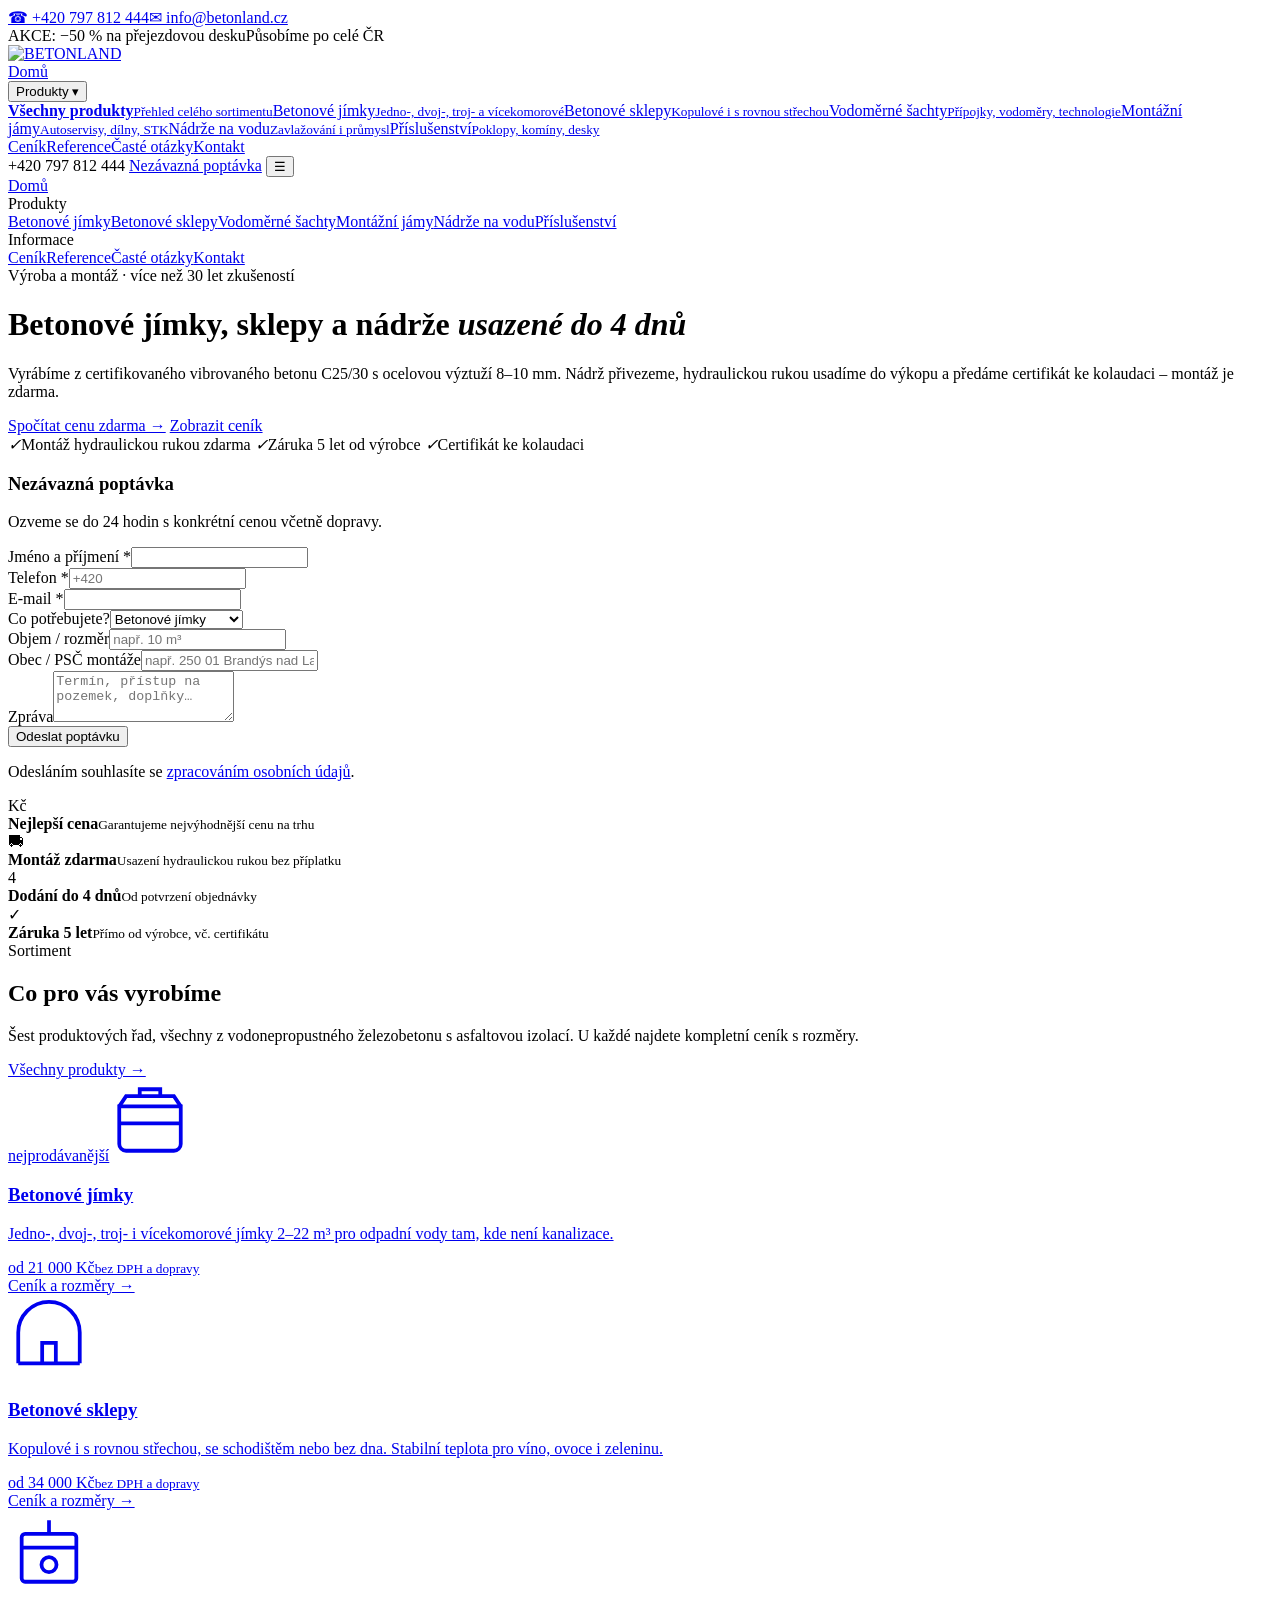
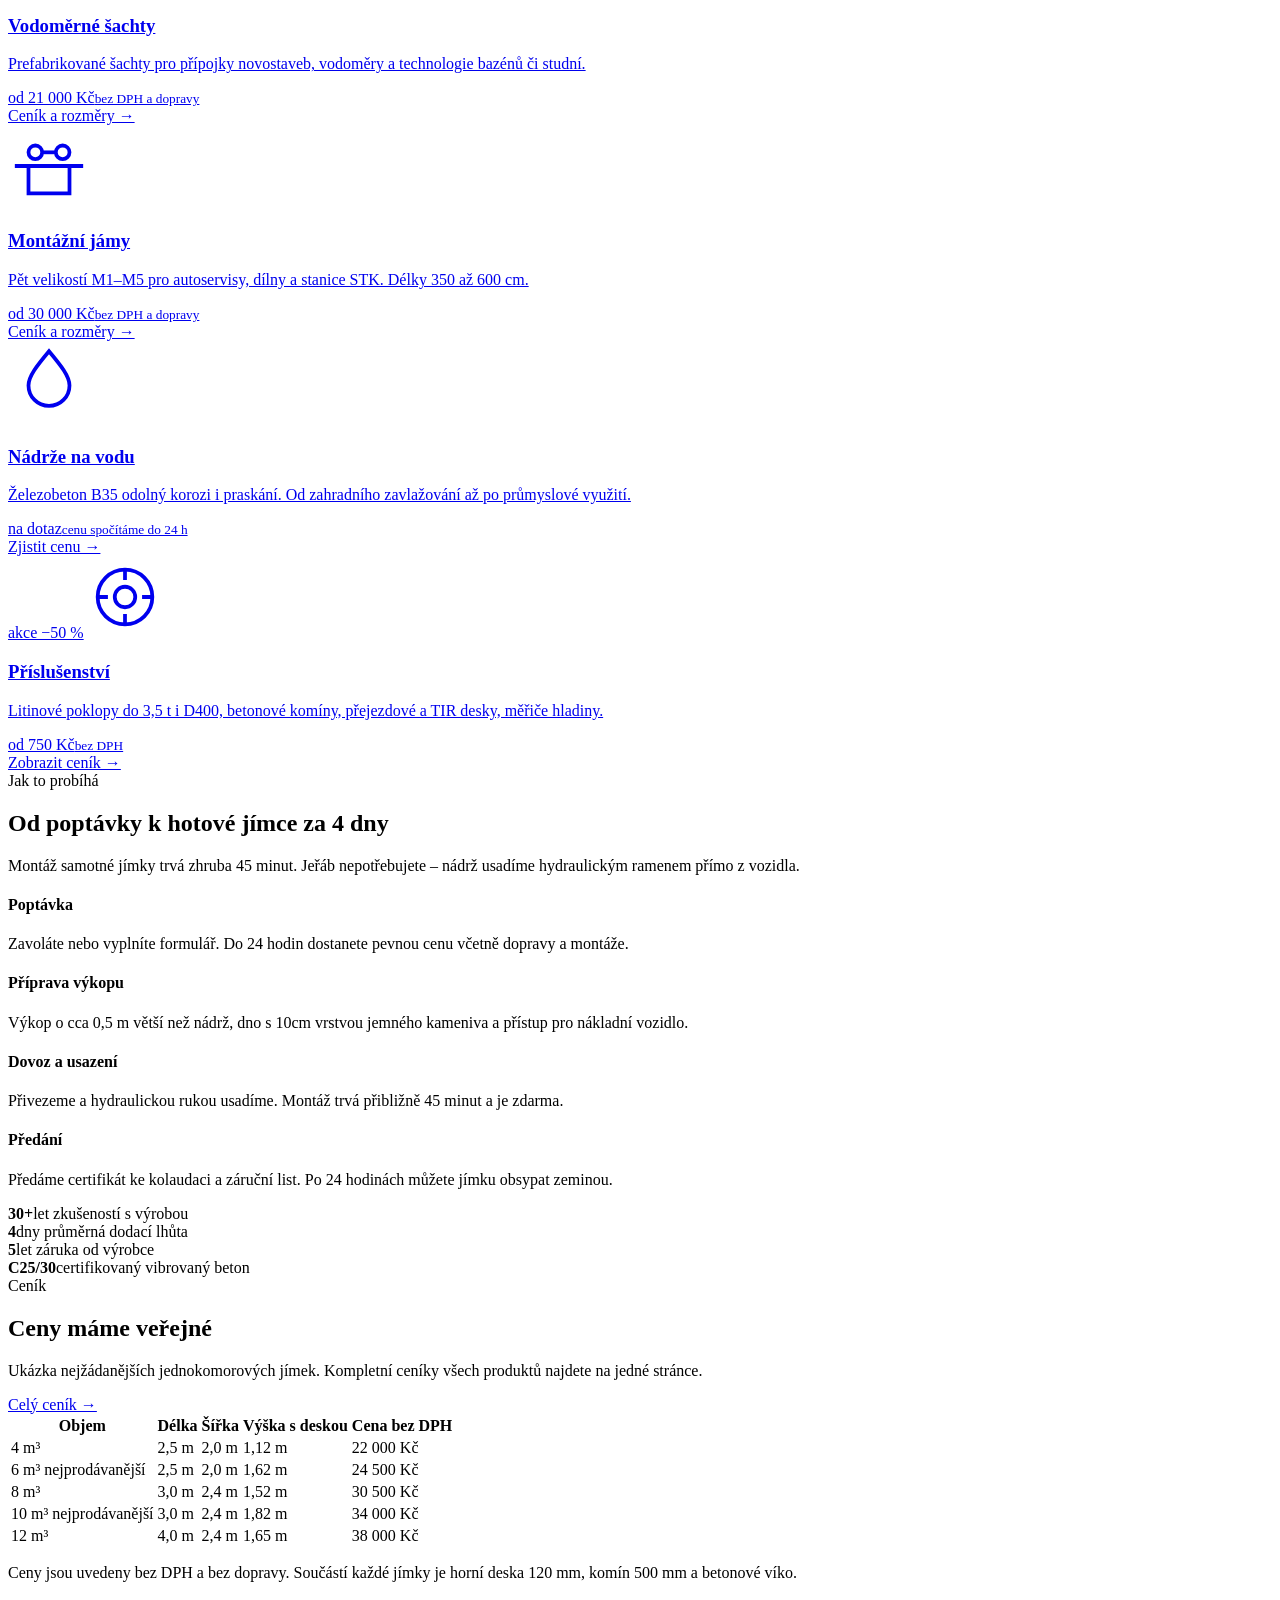
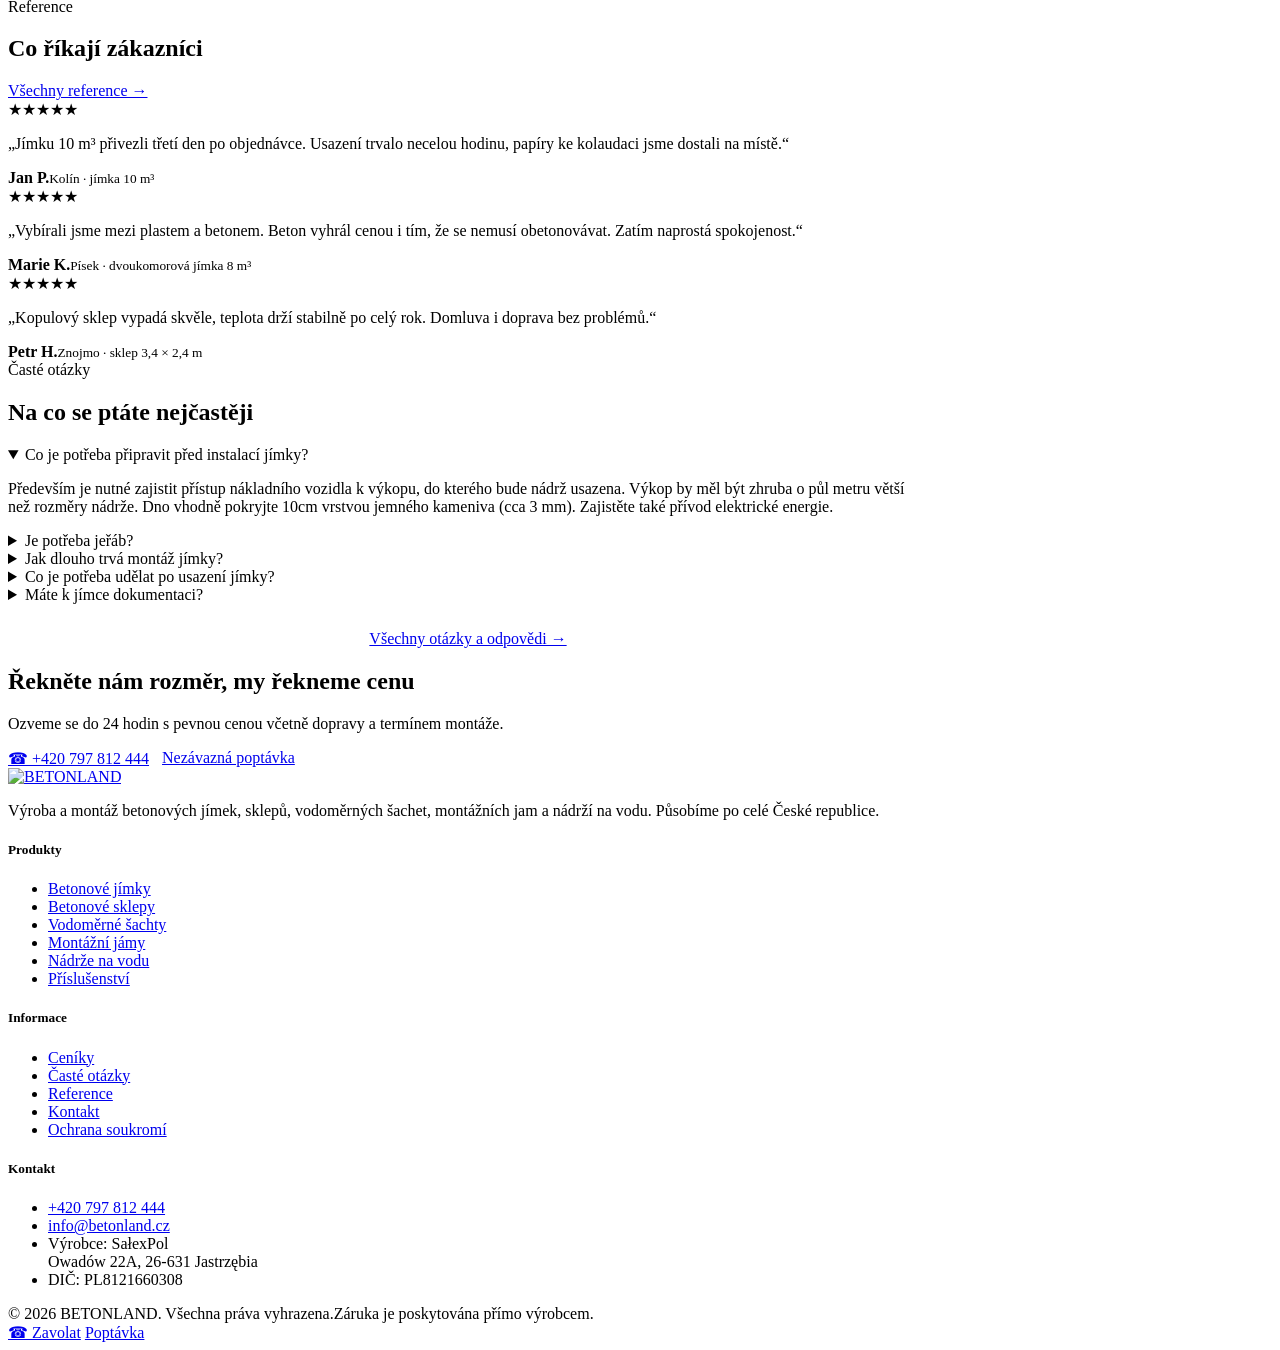
==== index.html @ 5237a0a6 "Add files via upload" ====
<!DOCTYPE html>
<html lang="cs">
<head>
<meta charset="utf-8">
<meta name="viewport" content="width=device-width, initial-scale=1">
<title>BETONLAND – Betonové jímky, sklepy a nádrže na vodu | Montáž zdarma</title>
<meta name="description" content="Výroba a montáž betonových jímek, sklepů, šachet, montážních jam a nádrží na vodu. Certifikovaný beton C25/30, dodání do 4 dnů, montáž zdarma, záruka 5 let. Působíme po celé ČR.">
<link rel="icon" href="assets/icon.png">
<link rel="preconnect" href="https://fonts.googleapis.com">
<link rel="preconnect" href="https://fonts.gstatic.com" crossorigin>
<link href="https://fonts.googleapis.com/css2?family=Barlow+Condensed:wght@600;700&family=Inter:wght@400;500;600;700&display=swap" rel="stylesheet">
<link rel="stylesheet" href="assets/style.css">
</head>
<body>
<div class="topbar"><div class="wrap">
  <div class="grp hide-sm"><a href="tel:+420797812444">☎ +420 797 812 444</a><a href="mailto:info@betonland.cz">✉ info@betonland.cz</a></div>
  <div class="grp"><span class="promo">AKCE: −50 % na přejezdovou desku</span><span>Působíme po celé ČR</span></div>
</div></div>

<header class="site"><div class="wrap">
  <a class="logo" href="index.html"><img src="assets/logo-192.png" alt="BETONLAND" width="605" height="192"></a>
  <nav class="main"><a href="index.html" class="active">Domů</a><div class="dd"><button>Produkty ▾</button><div class="dd-menu"><a href="produkty.html"><b>Všechny produkty</b><small>Přehled celého sortimentu</small></a><a href="jimky.html">Betonové jímky<small>Jedno-, dvoj-, troj- a vícekomorové</small></a><a href="sklepy.html">Betonové sklepy<small>Kopulové i s rovnou střechou</small></a><a href="sachty.html">Vodoměrné šachty<small>Přípojky, vodoměry, technologie</small></a><a href="montazni-jamy.html">Montážní jámy<small>Autoservisy, dílny, STK</small></a><a href="nadrze-na-vodu.html">Nádrže na vodu<small>Zavlažování i průmysl</small></a><a href="prislusenstvi.html">Příslušenství<small>Poklopy, komíny, desky</small></a></div></div><a href="cenik.html">Ceník</a><a href="reference.html">Reference</a><a href="faq.html">Časté otázky</a><a href="kontakt.html">Kontakt</a></nav>
  <div class="hdr-cta">
    <span class="hdr-phone">+420 797 812 444</span>
    <a class="btn btn-primary" href="kontakt.html#poptavka">Nezávazná poptávka</a>
    <button class="burger" aria-label="Menu" onclick="document.getElementById('mnav').classList.toggle('open')">☰</button>
  </div>
</div>
<div id="mnav"><div class="wrap"><a href="index.html">Domů</a><div class="grpname">Produkty</div><a href="jimky.html">Betonové jímky</a><a href="sklepy.html">Betonové sklepy</a><a href="sachty.html">Vodoměrné šachty</a><a href="montazni-jamy.html">Montážní jámy</a><a href="nadrze-na-vodu.html">Nádrže na vodu</a><a href="prislusenstvi.html">Příslušenství</a><div class="grpname">Informace</div><a href="cenik.html">Ceník</a><a href="reference.html">Reference</a><a href="faq.html">Časté otázky</a><a href="kontakt.html">Kontakt</a></div></div>
</header>
<div class="hero"><div class="tex"></div><div class="veil"></div><div class="wrap hero-home">
  <div>
    <div class="eyebrow on-dark">Výroba a montáž · více než 30 let zkušeností</div>
    <h1>Betonové jímky, sklepy a nádrže <em>usazené do 4 dnů</em></h1>
    <p class="lead">Vyrábíme z certifikovaného vibrovaného betonu C25/30 s ocelovou výztuží 8–10 mm. Nádrž přivezeme, hydraulickou rukou usadíme do výkopu a předáme certifikát ke kolaudaci – montáž je zdarma.</p>
    <div class="hero-actions">
      <a class="btn btn-light" href="#poptavka">Spočítat cenu zdarma →</a>
      <a class="btn btn-ghost" href="cenik.html">Zobrazit ceník</a>
    </div>
    <div class="trustline">
      <span><i>✓</i>Montáž hydraulickou rukou zdarma</span>
      <span><i>✓</i>Záruka 5 let od výrobce</span>
      <span><i>✓</i>Certifikát ke kolaudaci</span>
    </div>
  </div>
  <div class="card-form" id="poptavka">
  <h3>Nezávazná poptávka</h3><p class="sm">Ozveme se do 24 hodin s konkrétní cenou včetně dopravy.</p>
  <form onsubmit="event.preventDefault();this.innerHTML='<p style=\'padding:36px 0;text-align:center;font-weight:600\'>Děkujeme, ozveme se do 24 hodin.</p>'">
    <div class="row2">
      <div class="field"><label>Jméno a příjmení *</label><input required></div>
      <div class="field"><label>Telefon *</label><input type="tel" required placeholder="+420"></div>
    </div>
    <div class="field"><label>E-mail *</label><input type="email" required></div>
    <div class="row2">
      <div class="field"><label>Co potřebujete?</label><select><option>Betonové jímky</option><option>Betonové sklepy</option><option>Vodoměrné šachty</option><option>Montážní jámy</option><option>Nádrže na vodu</option><option>Příslušenství</option><option>Nevím, poraďte mi</option></select></div>
      <div class="field"><label>Objem / rozměr</label><input placeholder="např. 10 m³"></div>
    </div>
    <div class="field"><label>Obec / PSČ montáže</label><input placeholder="např. 250 01 Brandýs nad Labem"></div>
    <div class="field"><label>Zpráva</label><textarea rows="3" placeholder="Termín, přístup na pozemek, doplňky…"></textarea></div>
    <button class="btn btn-primary" type="submit">Odeslat poptávku</button>
    <p class="note">Odesláním souhlasíte se <a href="ochrana-soukromi.html">zpracováním osobních údajů</a>.</p>
  </form></div>
</div></div>

<div class="usp"><div class="wrap">
  <div class="item"><span class="ic">Kč</span><div><b>Nejlepší cena</b><small>Garantujeme nejvýhodnější cenu na trhu</small></div></div>
  <div class="item"><span class="ic">⛟</span><div><b>Montáž zdarma</b><small>Usazení hydraulickou rukou bez příplatku</small></div></div>
  <div class="item"><span class="ic">4</span><div><b>Dodání do 4 dnů</b><small>Od potvrzení objednávky</small></div></div>
  <div class="item"><span class="ic">✓</span><div><b>Záruka 5 let</b><small>Přímo od výrobce, vč. certifikátu</small></div></div>
</div></div>

<section id="produkty">
  <div class="wrap">
    <div class="sec-head"><div class="txt">
      <div class="eyebrow">Sortiment</div><h2>Co pro vás vyrobíme</h2>
      <p class="lead">Šest produktových řad, všechny z vodonepropustného železobetonu s asfaltovou izolací. U každé najdete kompletní ceník s rozměry.</p>
    </div><a class="btn btn-outline" href="produkty.html">Všechny produkty →</a></div>
    <div class="prod-grid"><a class="card" href="jimky.html">
  <div class="ph"><span class="tag">nejprodávanější</span><span class="glyph"><svg width="82" height="82" viewBox="0 0 24 24" fill="none" stroke="currentColor" stroke-width="1.1"><path d="M3 8h18v11a2 2 0 0 1-2 2H5a2 2 0 0 1-2-2V8Z"/><path d="M3 8l2-3h14l2 3"/><path d="M9 5V3h6v2"/><path d="M3 13h18"/></svg></span></div>
  <div class="body"><h3>Betonové jímky</h3><p>Jedno-, dvoj-, troj- i vícekomorové jímky 2–22 m³ pro odpadní vody tam, kde není kanalizace.</p>
  <div class="price">od 21 000 Kč<small>bez DPH a dopravy</small></div><span class="more">Ceník a rozměry →</span></div></a><a class="card" href="sklepy.html">
  <div class="ph"><span class="glyph"><svg width="82" height="82" viewBox="0 0 24 24" fill="none" stroke="currentColor" stroke-width="1.1"><path d="M3 20V11a9 9 0 0 1 18 0v9"/><path d="M3 20h18"/><path d="M10 20v-6h4v6"/></svg></span></div>
  <div class="body"><h3>Betonové sklepy</h3><p>Kopulové i s rovnou střechou, se schodištěm nebo bez dna. Stabilní teplota pro víno, ovoce i zeleninu.</p>
  <div class="price">od 34 000 Kč<small>bez DPH a dopravy</small></div><span class="more">Ceník a rozměry →</span></div></a><a class="card" href="sachty.html">
  <div class="ph"><span class="glyph"><svg width="82" height="82" viewBox="0 0 24 24" fill="none" stroke="currentColor" stroke-width="1.1"><rect x="4" y="7" width="16" height="14" rx="1"/><path d="M4 11h16"/><circle cx="12" cy="16" r="2.2"/><path d="M12 7V3"/></svg></span></div>
  <div class="body"><h3>Vodoměrné šachty</h3><p>Prefabrikované šachty pro přípojky novostaveb, vodoměry a technologie bazénů či studní.</p>
  <div class="price">od 21 000 Kč<small>bez DPH a dopravy</small></div><span class="more">Ceník a rozměry →</span></div></a><a class="card" href="montazni-jamy.html">
  <div class="ph"><span class="glyph"><svg width="82" height="82" viewBox="0 0 24 24" fill="none" stroke="currentColor" stroke-width="1.1"><path d="M2 12h20"/><path d="M6 12v8h12v-8"/><circle cx="8" cy="8" r="2"/><circle cx="16" cy="8" r="2"/><path d="M10 8h4"/></svg></span></div>
  <div class="body"><h3>Montážní jámy</h3><p>Pět velikostí M1–M5 pro autoservisy, dílny a stanice STK. Délky 350 až 600 cm.</p>
  <div class="price">od 30 000 Kč<small>bez DPH a dopravy</small></div><span class="more">Ceník a rozměry →</span></div></a><a class="card" href="nadrze-na-vodu.html">
  <div class="ph"><span class="glyph"><svg width="82" height="82" viewBox="0 0 24 24" fill="none" stroke="currentColor" stroke-width="1.1"><path d="M12 3c3.5 4.2 6 7.3 6 10a6 6 0 0 1-12 0c0-2.7 2.5-5.8 6-10Z"/></svg></span></div>
  <div class="body"><h3>Nádrže na vodu</h3><p>Železobeton B35 odolný korozi i praskání. Od zahradního zavlažování až po průmyslové využití.</p>
  <div class="price">na dotaz<small>cenu spočítáme do 24 h</small></div><span class="more">Zjistit cenu →</span></div></a><a class="card" href="prislusenstvi.html">
  <div class="ph"><span class="tag">akce −50 %</span><span class="glyph"><svg width="82" height="82" viewBox="0 0 24 24" fill="none" stroke="currentColor" stroke-width="1.1"><circle cx="12" cy="12" r="8"/><circle cx="12" cy="12" r="3"/><path d="M12 4v3M12 17v3M4 12h3M17 12h3"/></svg></span></div>
  <div class="body"><h3>Příslušenství</h3><p>Litinové poklopy do 3,5 t i D400, betonové komíny, přejezdové a TIR desky, měřiče hladiny.</p>
  <div class="price">od 750 Kč<small>bez DPH</small></div><span class="more">Zobrazit ceník →</span></div></a></div>
  </div>
</section>

<section class="dark">
  <div class="wrap">
    <div class="sec-head"><div class="txt">
      <div class="eyebrow on-dark">Jak to probíhá</div><h2>Od poptávky k hotové jímce za 4 dny</h2>
      <p class="lead">Montáž samotné jímky trvá zhruba 45 minut. Jeřáb nepotřebujete – nádrž usadíme hydraulickým ramenem přímo z vozidla.</p>
    </div></div>
    <div class="steps">
      <div class="step"><h4>Poptávka</h4><p>Zavoláte nebo vyplníte formulář. Do 24 hodin dostanete pevnou cenu včetně dopravy a montáže.</p></div>
      <div class="step"><h4>Příprava výkopu</h4><p>Výkop o cca 0,5 m větší než nádrž, dno s 10cm vrstvou jemného kameniva a přístup pro nákladní vozidlo.</p></div>
      <div class="step"><h4>Dovoz a usazení</h4><p>Přivezeme a hydraulickou rukou usadíme. Montáž trvá přibližně 45 minut a je zdarma.</p></div>
      <div class="step"><h4>Předání</h4><p>Předáme certifikát ke kolaudaci a záruční list. Po 24 hodinách můžete jímku obsypat zeminou.</p></div>
    </div>
    <div class="stats">
      <div class="stat"><b>30+</b><span>let zkušeností s výrobou</span></div>
      <div class="stat"><b>4</b><span>dny průměrná dodací lhůta</span></div>
      <div class="stat"><b>5</b><span>let záruka od výrobce</span></div>
      <div class="stat"><b>C25/30</b><span>certifikovaný vibrovaný beton</span></div>
    </div>
  </div>
</section>

<section class="grey">
  <div class="wrap">
    <div class="sec-head"><div class="txt">
      <div class="eyebrow">Ceník</div><h2>Ceny máme veřejné</h2>
      <p class="lead">Ukázka nejžádanějších jednokomorových jímek. Kompletní ceníky všech produktů najdete na jedné stránce.</p>
    </div><a class="btn btn-outline" href="cenik.html">Celý ceník →</a></div>
    <div class="tblbox"><div class="scroll"><table class="p"><thead><tr><th>Objem</th><th>Délka</th><th>Šířka</th><th>Výška s deskou</th><th>Cena bez DPH</th></tr></thead><tbody><tr><td>4 m³</td><td>2,5 m</td><td>2,0 m</td><td>1,12 m</td><td class="cena">22 000 Kč</td></tr><tr><td>6 m³ <span class="badge">nejprodávanější</span></td><td>2,5 m</td><td>2,0 m</td><td>1,62 m</td><td class="cena">24 500 Kč</td></tr><tr><td>8 m³</td><td>3,0 m</td><td>2,4 m</td><td>1,52 m</td><td class="cena">30 500 Kč</td></tr><tr><td>10 m³ <span class="badge">nejprodávanější</span></td><td>3,0 m</td><td>2,4 m</td><td>1,82 m</td><td class="cena">34 000 Kč</td></tr><tr><td>12 m³</td><td>4,0 m</td><td>2,4 m</td><td>1,65 m</td><td class="cena">38 000 Kč</td></tr></tbody></table></div></div>
    <p class="note">Ceny jsou uvedeny bez DPH a bez dopravy. Součástí každé jímky je horní deska 120 mm, komín 500 mm a betonové víko.</p>
  </div>
</section>

<section>
  <div class="wrap">
    <div class="sec-head"><div class="txt"><div class="eyebrow">Reference</div><h2>Co říkají zákazníci</h2></div>
      <a class="btn btn-outline" href="reference.html">Všechny reference →</a></div>
    <div class="reviews"><div class="review"><div class="stars">★★★★★</div><p>„Jímku 10 m³ přivezli třetí den po objednávce. Usazení trvalo necelou hodinu, papíry ke kolaudaci jsme dostali na místě.“</p><b>Jan P.</b><small>Kolín · jímka 10 m³</small></div><div class="review"><div class="stars">★★★★★</div><p>„Vybírali jsme mezi plastem a betonem. Beton vyhrál cenou i tím, že se nemusí obetonovávat. Zatím naprostá spokojenost.“</p><b>Marie K.</b><small>Písek · dvoukomorová jímka 8 m³</small></div><div class="review"><div class="stars">★★★★★</div><p>„Kopulový sklep vypadá skvěle, teplota drží stabilně po celý rok. Domluva i doprava bez problémů.“</p><b>Petr H.</b><small>Znojmo · sklep 3,4 × 2,4 m</small></div></div>
  </div>
</section>

<section class="grey">
  <div class="wrap" style="max-width:920px">
    <div class="sec-head center"><div class="txt"><div class="eyebrow">Časté otázky</div><h2>Na co se ptáte nejčastěji</h2></div></div>
    <details class="faq" open><summary>Co je potřeba připravit před instalací jímky?</summary><p>Především je nutné zajistit přístup nákladního vozidla k výkopu, do kterého bude nádrž usazena. Výkop by měl být zhruba o půl metru větší než rozměry nádrže. Dno vhodně pokryjte 10cm vrstvou jemného kameniva (cca 3 mm). Zajistěte také přívod elektrické energie.</p></details><details class="faq"><summary>Je potřeba jeřáb?</summary><p>Ne. Naši pracovníci usadí jímku pomocí hydraulického ramene z vozidla, a to bez dodatečných nákladů.</p></details><details class="faq"><summary>Jak dlouho trvá montáž jímky?</summary><p>Montáž jímky trvá přibližně 45 minut.</p></details><details class="faq"><summary>Co je potřeba udělat po usazení jímky?</summary><p>Počkejte asi 24 hodin, než zaschne lepidlo nebo montážní pěna. Poté můžete jímku obsypat zeminou – betonování není nutné.</p></details><details class="faq"><summary>Máte k jímce dokumentaci?</summary><p>Ano. Certifikát ke kolaudaci i záruční list vám předáme ihned po montáži. Záruka je poskytována přímo výrobcem.</p></details>
    <div style="text-align:center;margin-top:26px"><a class="btn btn-outline" href="faq.html">Všechny otázky a odpovědi →</a></div>
  </div>
</section>
<div class="cta"><div class="tex"></div><div class="wrap">
  <div><h2>Řekněte nám rozměr, my řekneme cenu</h2>
  <p>Ozveme se do 24 hodin s pevnou cenou včetně dopravy a termínem montáže.</p></div>
  <div style="display:flex;gap:13px;flex-wrap:wrap">
    <a class="btn btn-light" href="tel:+420797812444">☎ +420 797 812 444</a>
    <a class="btn btn-ghost" href="kontakt.html#poptavka">Nezávazná poptávka</a>
  </div>
</div></div>
<footer class="site"><div class="wrap">
  <div class="f-grid">
    <div>
      <a class="logo" href="index.html"><img src="assets/logo-light-192.png" alt="BETONLAND" width="605" height="192"></a>
      <p>Výroba a montáž betonových jímek, sklepů, vodoměrných šachet, montážních jam a nádrží na vodu. Působíme po celé České republice.</p>
    </div>
    <div><h5>Produkty</h5><ul><li><a href="jimky.html">Betonové jímky</a></li><li><a href="sklepy.html">Betonové sklepy</a></li><li><a href="sachty.html">Vodoměrné šachty</a></li><li><a href="montazni-jamy.html">Montážní jámy</a></li><li><a href="nadrze-na-vodu.html">Nádrže na vodu</a></li><li><a href="prislusenstvi.html">Příslušenství</a></li></ul></div>
    <div><h5>Informace</h5><ul>
      <li><a href="cenik.html">Ceníky</a></li>
      <li><a href="faq.html">Časté otázky</a></li>
      <li><a href="reference.html">Reference</a></li>
      <li><a href="kontakt.html">Kontakt</a></li>
      <li><a href="ochrana-soukromi.html">Ochrana soukromí</a></li>
    </ul></div>
    <div><h5>Kontakt</h5><ul>
      <li><a href="tel:+420797812444">+420 797 812 444</a></li>
      <li><a href="mailto:info@betonland.cz">info@betonland.cz</a></li>
      <li>Výrobce: SałexPol<br>Owadów 22A, 26-631 Jastrzębia</li>
      <li>DIČ: PL8121660308</li>
    </ul></div>
  </div>
  <div class="f-bottom"><span>© 2026 BETONLAND. Všechna práva vyhrazena.</span><span>Záruka je poskytována přímo výrobcem.</span></div>
</div></footer>

<div class="callbar">
  <a class="btn btn-light" href="tel:+420797812444">☎ Zavolat</a>
  <a class="btn btn-ghost" href="kontakt.html#poptavka">Poptávka</a>
</div>
</body></html>
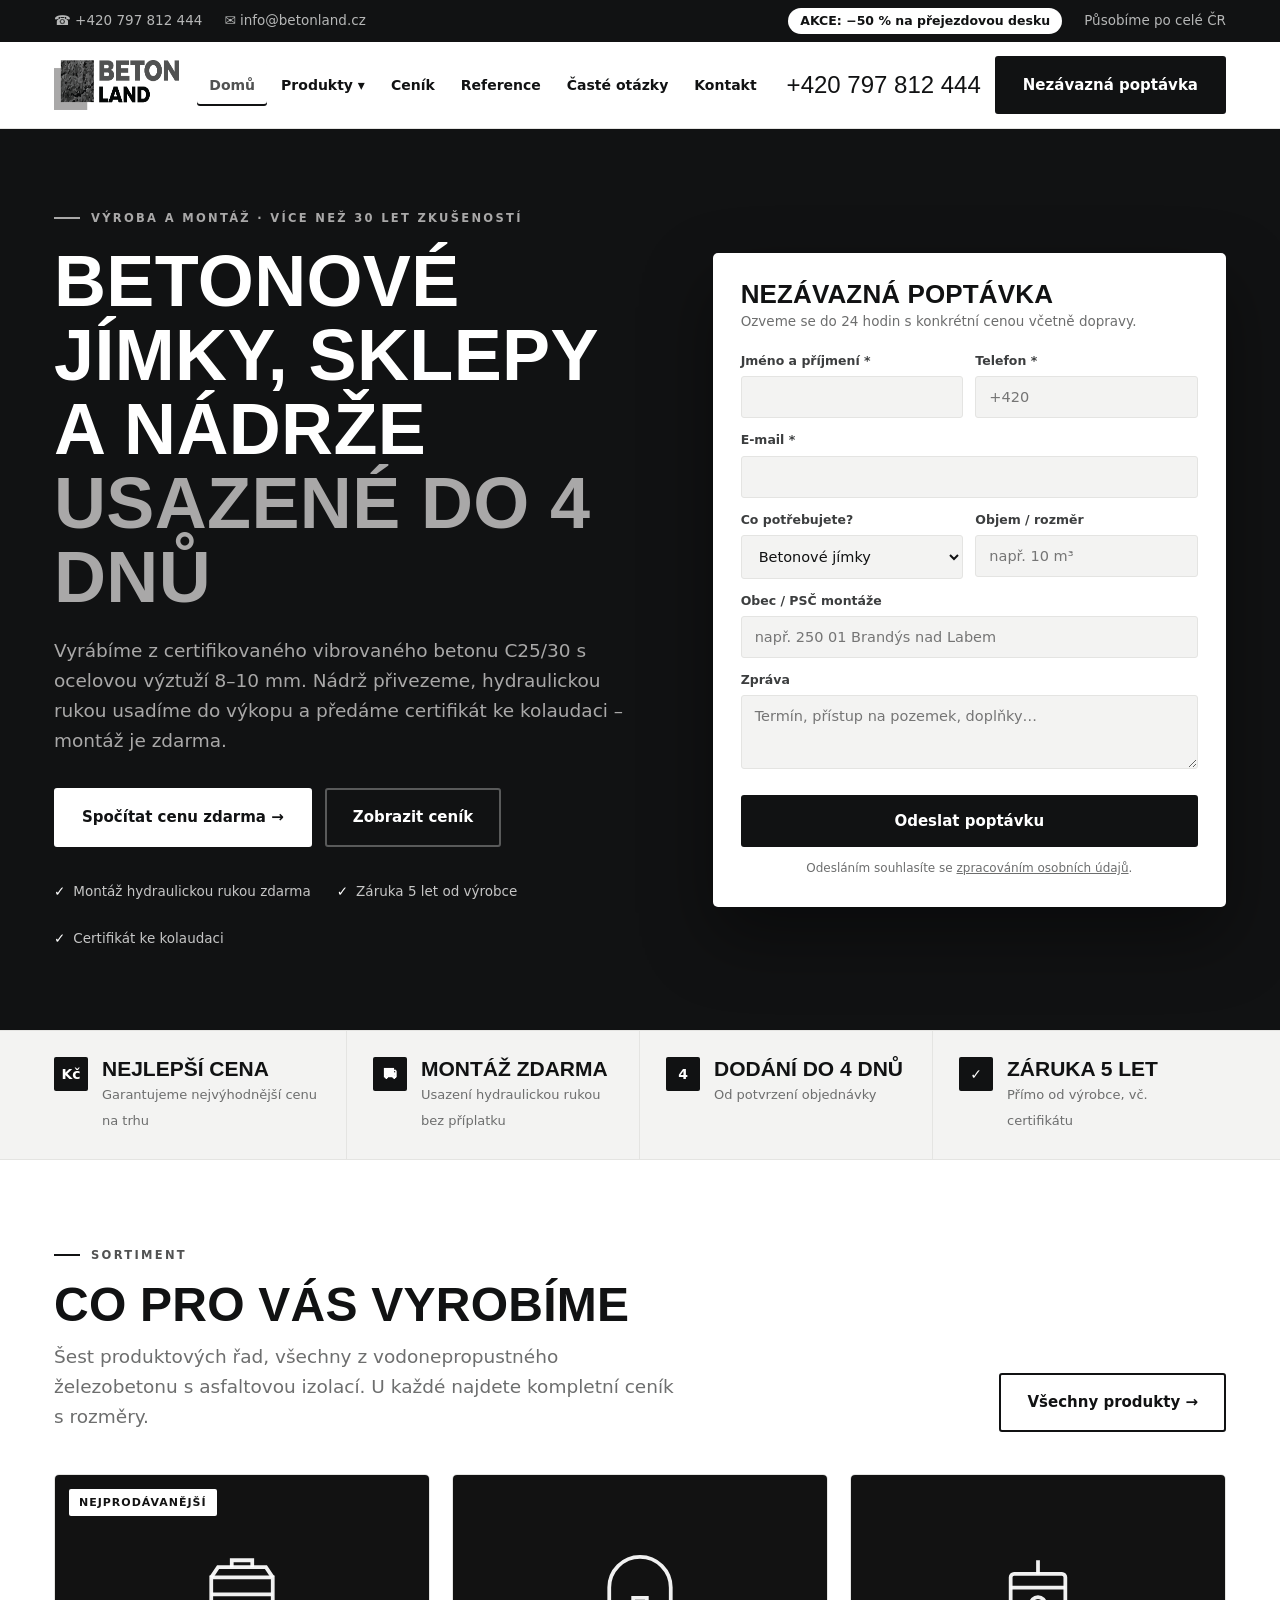
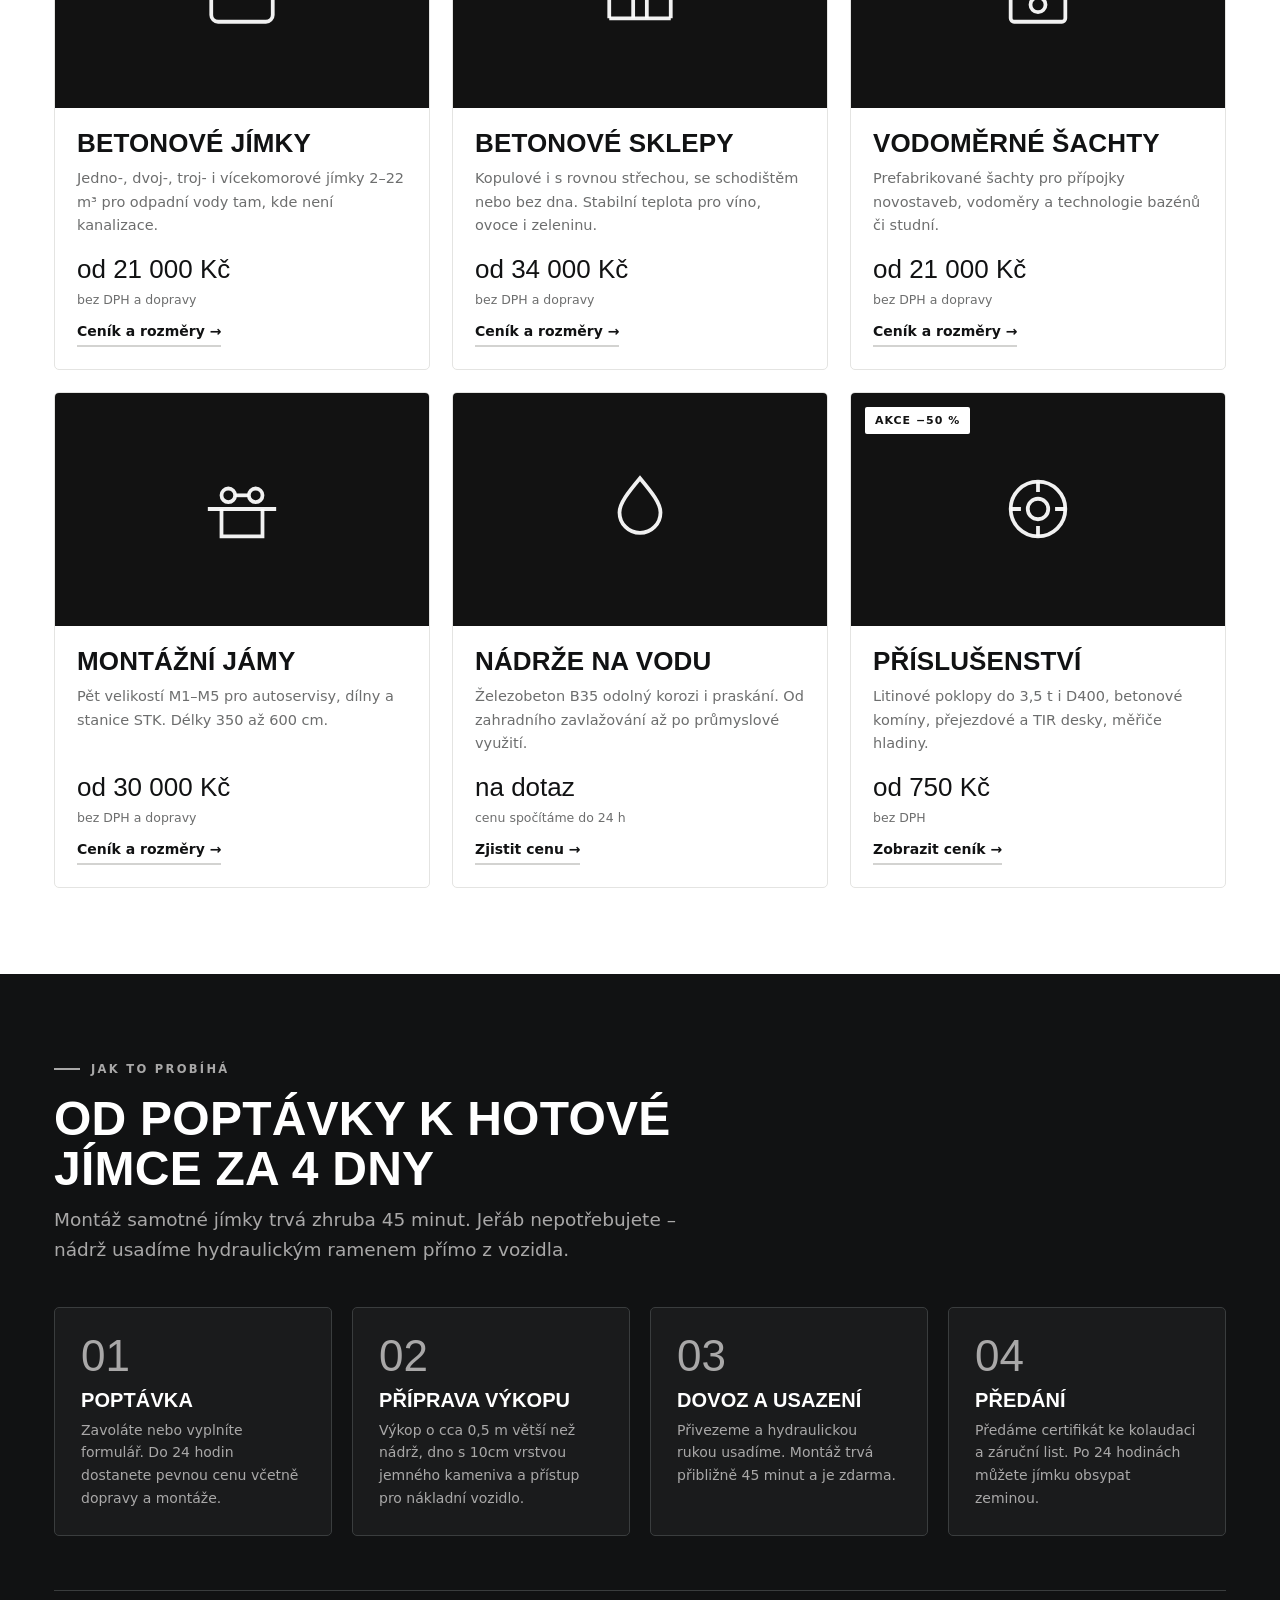
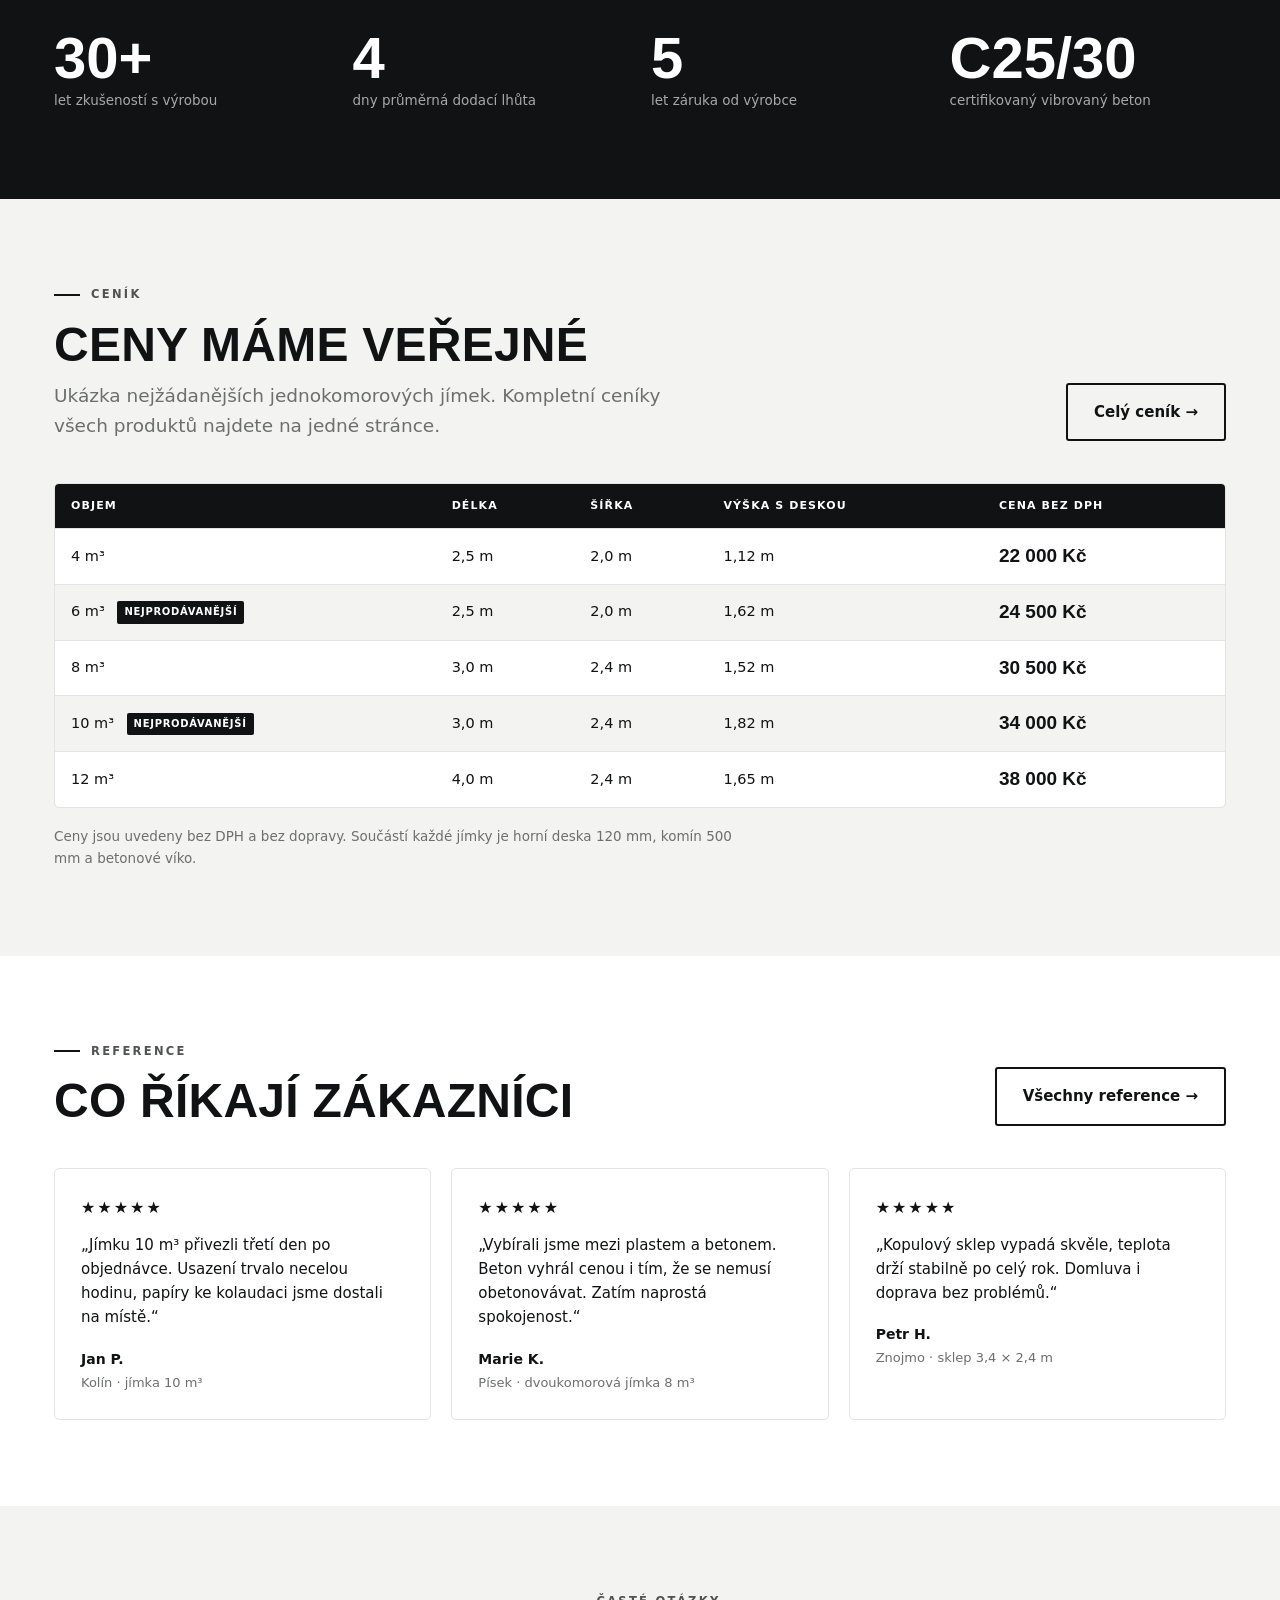
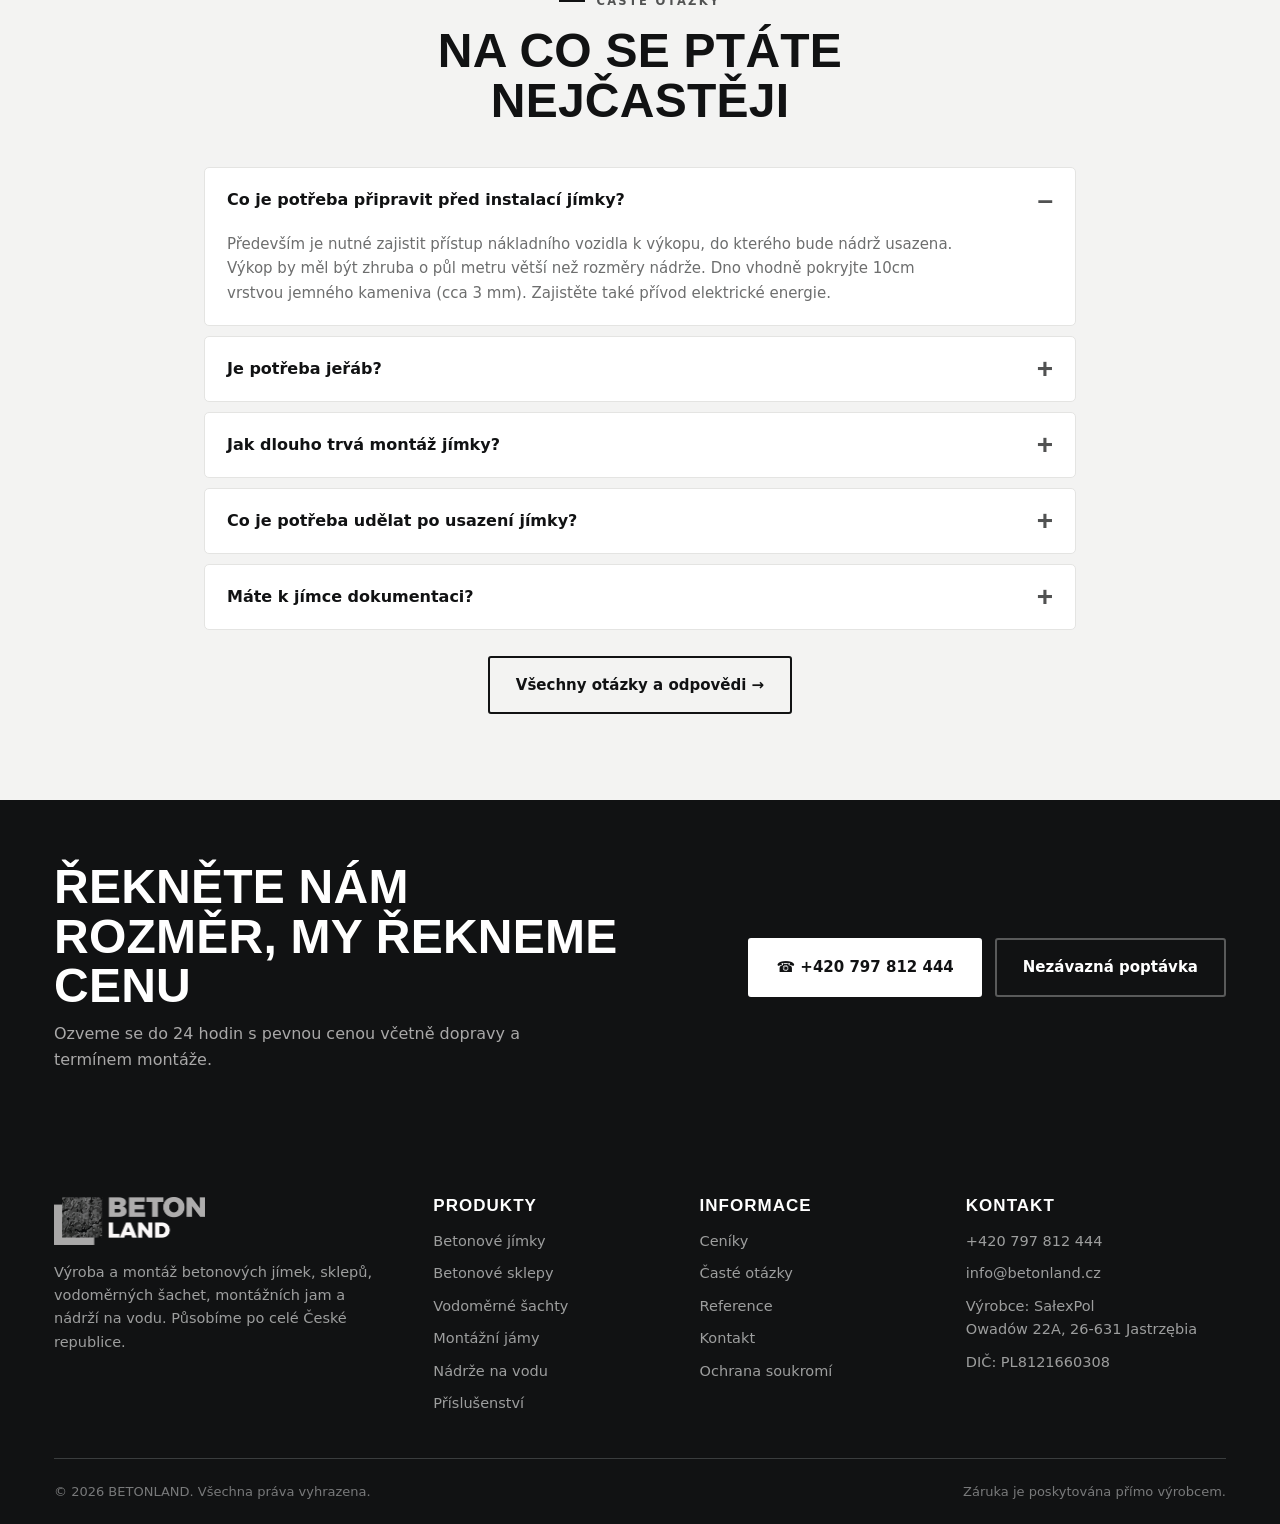
==== commit 932d82f1: "Update index.html" ====
--- a/index.html
+++ b/index.html
@@ -9,7 +9,7 @@
 <link rel="preconnect" href="https://fonts.googleapis.com">
 <link rel="preconnect" href="https://fonts.gstatic.com" crossorigin>
 <link href="https://fonts.googleapis.com/css2?family=Barlow+Condensed:wght@600;700&family=Inter:wght@400;500;600;700&display=swap" rel="stylesheet">
-<link rel="stylesheet" href="assets/style.css">
+<link rel="stylesheet" href="./assets/style.css">
 </head>
 <body>
 <div class="topbar"><div class="wrap">
@@ -180,4 +180,4 @@
   <a class="btn btn-light" href="tel:+420797812444">☎ Zavolat</a>
   <a class="btn btn-ghost" href="kontakt.html#poptavka">Poptávka</a>
 </div>
-</body></html>+</body></html>
--- a/assets/style.css
+++ b/assets/style.css
@@ -0,0 +1,309 @@
+/* ============================================================
+   BETONLAND – design system
+   Paleta odvodená priamo z loga (monochróm, betón)
+   ============================================================ */
+:root{
+  --ink:#111213;          /* LAND – čierna */
+  --ink-2:#1c1e1f;
+  --ink-3:#2a2c2d;
+  --line:#3a3d3e;
+  --steel:#515252;        /* BETON – stredná sivá */
+  --steel-2:#6d6e6e;
+  --stone:#a9a8a8;        /* offset štvorec */
+  --paper:#ffffff;
+  --paper-2:#f3f3f2;
+  --paper-3:#e4e4e2;
+  --paper-4:#d3d3d1;
+  --muted:#6d6e6e;
+  --muted-d:#a9a8a8;
+  --r:3px;
+  --wrap:1220px;
+  --font:'Inter',system-ui,-apple-system,'Segoe UI',sans-serif;
+  --display:'Barlow Condensed','Inter',sans-serif;
+}
+*{box-sizing:border-box;margin:0;padding:0}
+html{scroll-behavior:smooth;scroll-padding-top:104px}
+body{font-family:var(--font);color:var(--ink);background:var(--paper);line-height:1.62;-webkit-font-smoothing:antialiased}
+img{max-width:100%;display:block}
+a{color:inherit;text-decoration:none}
+.wrap{max-width:var(--wrap);margin:0 auto;padding:0 24px}
+h1,h2,h3,h4,h5{font-family:var(--display);text-transform:uppercase;line-height:1.03;font-weight:700;letter-spacing:.005em}
+h1{font-size:clamp(38px,6vw,72px)}
+h2{font-size:clamp(30px,4vw,48px)}
+h3{font-size:clamp(20px,2.2vw,26px)}
+h4{font-size:20px}
+strong,b{font-weight:600}
+
+.eyebrow{font-family:var(--font);font-size:11.5px;font-weight:700;letter-spacing:.2em;text-transform:uppercase;color:var(--steel);display:flex;align-items:center;gap:11px;margin-bottom:16px}
+.eyebrow::before{content:"";width:26px;height:2px;background:var(--ink)}
+.eyebrow.on-dark{color:var(--stone)}
+.eyebrow.on-dark::before{background:var(--stone)}
+.lead{font-size:clamp(16px,1.45vw,18.5px);color:var(--muted)}
+.dark .lead,.hero .lead{color:var(--muted-d)}
+
+/* ---------- buttons ---------- */
+.btn{display:inline-flex;align-items:center;gap:10px;font-weight:700;font-size:15px;padding:15px 26px;border-radius:var(--r);border:2px solid transparent;transition:.18s;cursor:pointer;font-family:var(--font);white-space:nowrap}
+.btn-primary{background:var(--ink);color:#fff;border-color:var(--ink)}
+.btn-primary:hover{background:var(--steel);border-color:var(--steel)}
+.btn-light{background:#fff;color:var(--ink);border-color:#fff}
+.btn-light:hover{background:var(--stone);border-color:var(--stone)}
+.btn-outline{border-color:var(--ink);color:var(--ink)}
+.btn-outline:hover{background:var(--ink);color:#fff}
+.btn-ghost{border-color:rgba(255,255,255,.3);color:#fff}
+.btn-ghost:hover{border-color:#fff;background:rgba(255,255,255,.09)}
+
+/* ---------- topbar ---------- */
+.topbar{background:var(--ink);color:#b6b7b7;font-size:13.5px}
+.topbar .wrap{display:flex;gap:20px;align-items:center;justify-content:space-between;min-height:42px;flex-wrap:wrap}
+.topbar a{display:inline-flex;align-items:center;gap:7px}
+.topbar a:hover{color:#fff}
+.topbar .grp{display:flex;gap:22px;align-items:center;flex-wrap:wrap}
+.topbar .promo{background:#fff;color:var(--ink);font-weight:700;padding:3px 12px;border-radius:100px;font-size:12.5px}
+
+/* ---------- header ---------- */
+header.site{position:sticky;top:0;z-index:60;background:rgba(255,255,255,.95);backdrop-filter:blur(10px);border-bottom:1px solid var(--paper-3)}
+header.site .wrap{display:flex;align-items:center;justify-content:space-between;min-height:86px;gap:18px}
+.logo img{height:50px;width:auto}
+nav.main{display:flex;gap:2px;align-items:center}
+nav.main>a,.dd>button{font-size:14px;font-weight:600;padding:10px 12px;border-radius:var(--r);background:none;border:0;font-family:var(--font);cursor:pointer;display:flex;align-items:center;gap:6px;color:var(--ink);white-space:nowrap}
+nav.main>a:hover,.dd>button:hover{background:var(--paper-2)}
+nav.main>a.active,.dd.active>button{color:var(--steel);box-shadow:inset 0 -2px 0 var(--ink)}
+.dd{position:relative}
+.dd-menu{position:absolute;top:calc(100% + 10px);left:0;background:#fff;border:1px solid var(--paper-3);border-radius:var(--r);box-shadow:0 20px 44px rgba(17,18,19,.16);min-width:300px;padding:8px;opacity:0;visibility:hidden;transform:translateY(-6px);transition:.16s}
+.dd:hover .dd-menu,.dd:focus-within .dd-menu{opacity:1;visibility:visible;transform:none}
+.dd-menu a{display:block;padding:10px 12px;border-radius:2px;font-size:14.5px;font-weight:500}
+.dd-menu a:hover{background:var(--paper-2)}
+.dd-menu a small{display:block;color:var(--muted);font-size:12.5px;font-weight:400}
+.hdr-cta{display:flex;align-items:center;gap:14px}
+.hdr-phone{font-family:var(--display);font-size:24px;white-space:nowrap}
+.burger{display:none;background:none;border:1px solid var(--paper-3);border-radius:var(--r);padding:9px 12px;cursor:pointer;font-size:18px;line-height:1}
+#mnav{display:none;background:#fff;border-bottom:1px solid var(--paper-3);padding:10px 0 18px}
+#mnav.open{display:block}
+#mnav a{display:block;padding:11px 4px;font-weight:600;border-bottom:1px solid var(--paper-2);font-size:15px}
+#mnav .grpname{font-family:var(--display);text-transform:uppercase;font-size:14px;color:var(--muted);padding-top:14px;letter-spacing:.1em}
+
+/* ---------- hero ---------- */
+.hero{position:relative;background:var(--ink);color:#fff;overflow:hidden}
+.hero .tex{position:absolute;inset:0;background-image:url('assets/concrete.jpg');background-size:520px;opacity:.16;filter:contrast(1.1)}
+.hero .veil{position:absolute;inset:0;background:linear-gradient(100deg,#111213 12%,rgba(17,18,19,.86) 48%,rgba(17,18,19,.55) 100%)}
+.hero .wrap{position:relative;z-index:2}
+.hero-home{display:grid;grid-template-columns:1.08fr .92fr;gap:56px;align-items:center;padding-top:80px;padding-bottom:80px}
+.hero h1 em{font-style:normal;color:var(--stone);display:block}
+.hero .lead{max-width:54ch;margin:22px 0 32px}
+.hero-actions{display:flex;gap:13px;flex-wrap:wrap}
+.trustline{margin-top:34px;display:flex;gap:26px;flex-wrap:wrap;font-size:13.5px;color:#c6c6c6}
+.trustline i{font-style:normal;margin-right:8px;font-weight:700;color:#fff}
+
+/* page hero (podstránky) */
+.hero-page{padding:26px 0 66px}
+.crumbs{font-size:13px;color:#8e8f8f;margin-bottom:32px}
+.crumbs a:hover{color:#fff}
+.hero-grid{display:grid;grid-template-columns:1.12fr .88fr;gap:52px;align-items:center}
+.hero-simple{padding:44px 0 56px}
+
+/* ---------- forms ---------- */
+.card-form{background:#fff;color:var(--ink);border-radius:5px;padding:28px;box-shadow:0 30px 70px rgba(0,0,0,.4)}
+.card-form.flat{box-shadow:none;border:1px solid var(--paper-3)}
+.card-form h3{margin-bottom:4px}
+.card-form p.sm{font-size:13.5px;color:var(--muted);margin-bottom:18px}
+.field{margin-bottom:12px}
+.field label{display:block;font-size:12.5px;font-weight:600;margin-bottom:5px;color:#3c3e3f}
+.field input,.field select,.field textarea{width:100%;padding:12px 13px;border:1px solid var(--paper-3);border-radius:var(--r);font-family:var(--font);font-size:14.5px;background:var(--paper-2);color:var(--ink)}
+.field input:focus,.field select:focus,.field textarea:focus{outline:2px solid var(--ink);background:#fff}
+.row2{display:grid;grid-template-columns:1fr 1fr;gap:12px}
+.card-form .btn{width:100%;justify-content:center;margin-top:6px}
+.card-form .note{font-size:12px;color:var(--muted);margin-top:12px;text-align:center}
+.card-form .note a,.formnote a{text-decoration:underline}
+
+/* ---------- usp strip ---------- */
+.usp{background:var(--paper-2);border-top:1px solid var(--paper-3);border-bottom:1px solid var(--paper-3)}
+.usp .wrap{display:grid;grid-template-columns:repeat(4,1fr);gap:0}
+.usp .item{padding:26px 26px 26px 0;display:flex;gap:14px;align-items:flex-start;border-right:1px solid var(--paper-3)}
+.usp .item:last-child{border-right:0}
+.usp .item+.item{padding-left:26px}
+.usp .ic{width:34px;height:34px;flex:0 0 34px;display:grid;place-items:center;background:var(--ink);color:#fff;border-radius:2px;font-size:14px;font-weight:700}
+.usp b{display:block;font-family:var(--display);font-size:21px;text-transform:uppercase;line-height:1.12}
+.usp small{font-size:13px;color:var(--muted)}
+
+/* ---------- sections ---------- */
+section{padding:86px 0}
+section.tight{padding:64px 0}
+.grey{background:var(--paper-2)}
+.dark{background:var(--ink);color:#fff}
+.dark h2,.dark h3,.dark h4{color:#fff}
+.sec-head{display:flex;justify-content:space-between;align-items:flex-end;gap:32px;margin-bottom:42px;flex-wrap:wrap}
+.sec-head .txt{max-width:62ch}
+.sec-head p{margin-top:12px}
+.sec-head.center{justify-content:center;text-align:center}
+.sec-head.center .eyebrow{justify-content:center}
+
+/* ---------- product cards ---------- */
+.prod-grid{display:grid;grid-template-columns:repeat(3,1fr);gap:22px}
+.card{border:1px solid var(--paper-3);border-radius:5px;overflow:hidden;background:#fff;transition:.2s;display:flex;flex-direction:column}
+.card:hover{box-shadow:0 22px 46px rgba(17,18,19,.13);transform:translateY(-3px);border-color:var(--paper-4)}
+.card .ph{aspect-ratio:16/10;position:relative;background:var(--ink) url('assets/concrete.jpg') center/125%;filter:saturate(0)}
+.card .ph::before{content:"";position:absolute;inset:0;background:linear-gradient(180deg,rgba(17,18,19,.18),rgba(17,18,19,.62))}
+.card .ph .tag{position:absolute;left:14px;top:14px;z-index:2;background:#fff;color:var(--ink);font-size:11px;font-weight:700;letter-spacing:.09em;text-transform:uppercase;padding:5px 10px;border-radius:2px}
+.card .ph .glyph{position:absolute;inset:0;display:grid;place-items:center;color:rgba(255,255,255,.94);z-index:1}
+.card .body{padding:22px;display:flex;flex-direction:column;gap:10px;flex:1}
+.card .body p{font-size:14.5px;color:var(--muted);flex:1}
+.card .price{font-family:var(--display);font-size:26px}
+.card .price small{font-family:var(--font);font-size:12.5px;color:var(--muted);font-weight:500;text-transform:none;display:block;letter-spacing:0}
+.card .more{font-size:14px;font-weight:700;display:inline-flex;gap:7px;align-items:center;color:var(--ink);border-bottom:2px solid var(--paper-4);padding-bottom:2px;align-self:flex-start}
+.card:hover .more{border-color:var(--ink)}
+
+/* ---------- spec box ---------- */
+.spec-box{border:1px solid var(--line);background:rgba(255,255,255,.04);border-radius:5px;padding:26px}
+.spec-box h4{margin-bottom:14px;color:#fff}
+.spec-row{display:flex;justify-content:space-between;gap:18px;padding:11px 0;border-top:1px solid var(--line);font-size:14.5px;color:var(--muted-d)}
+.spec-row b{color:#fff;font-weight:600;text-align:right}
+
+/* ---------- jump nav ---------- */
+.jump{background:var(--paper-2);border-bottom:1px solid var(--paper-3);position:sticky;top:86px;z-index:50}
+.jump .wrap{display:flex;gap:4px;overflow-x:auto;padding:9px 24px}
+.jump a{white-space:nowrap;font-size:13.5px;font-weight:600;padding:9px 14px;border-radius:100px;color:var(--steel)}
+.jump a:hover{background:#fff;color:var(--ink)}
+
+/* ---------- tables ---------- */
+.tblbox{border:1px solid var(--paper-3);border-radius:5px;overflow:hidden;margin-bottom:18px;background:#fff}
+.tblbox>.cap{background:var(--paper-2);padding:15px 20px;border-bottom:1px solid var(--paper-3);font-family:var(--display);text-transform:uppercase;font-size:20px;font-weight:700}
+.scroll{overflow-x:auto}
+table.p{width:100%;border-collapse:collapse;font-size:14.5px;min-width:620px}
+table.p th{background:var(--ink);color:#fff;text-align:left;padding:13px 16px;font-size:11px;letter-spacing:.1em;text-transform:uppercase;white-space:nowrap;font-weight:700}
+table.p td{padding:12px 16px;border-top:1px solid var(--paper-3)}
+table.p tbody tr:nth-child(even){background:var(--paper-2)}
+table.p tbody tr:hover{background:var(--paper-3)}
+table.p td.cena{font-weight:700;font-family:var(--display);font-size:19px;white-space:nowrap}
+.badge{display:inline-block;background:var(--ink);color:#fff;font-size:10px;font-weight:700;letter-spacing:.07em;text-transform:uppercase;padding:3px 7px;border-radius:2px;margin-left:8px;vertical-align:middle}
+.badge.o{background:none;color:var(--steel);border:1px solid var(--paper-4)}
+.note{font-size:13.5px;color:var(--muted);margin-top:14px;max-width:80ch}
+.note a{text-decoration:underline}
+
+/* ---------- includes ---------- */
+.incl{display:grid;grid-template-columns:repeat(4,1fr);gap:14px;margin-top:26px}
+.incl div{border:1px solid var(--paper-3);border-radius:5px;padding:16px 18px;background:#fff}
+.incl b{display:block;font-family:var(--display);font-size:18px;text-transform:uppercase}
+.incl span{color:var(--muted);font-size:13px}
+
+/* ---------- steps ---------- */
+.steps{display:grid;grid-template-columns:repeat(4,1fr);gap:20px;counter-reset:s}
+.step{border:1px solid var(--line);border-radius:5px;padding:26px;background:rgba(255,255,255,.04)}
+.step::before{counter-increment:s;content:"0" counter(s);font-family:var(--display);font-size:44px;color:var(--stone);line-height:1;display:block;margin-bottom:12px}
+.step h4{margin-bottom:8px}
+.step p{font-size:14px;color:var(--muted-d)}
+
+/* ---------- stats ---------- */
+.stats{display:grid;grid-template-columns:repeat(4,1fr);gap:22px;margin-top:54px;border-top:1px solid var(--line);padding-top:38px}
+.stat b{font-family:var(--display);font-size:clamp(38px,4.6vw,58px);color:#fff;display:block;line-height:1}
+.stat span{font-size:13.5px;color:var(--muted-d)}
+
+/* ---------- benefits ---------- */
+.bens{display:grid;grid-template-columns:repeat(3,1fr);gap:20px}
+.ben{border:1px solid var(--line);background:rgba(255,255,255,.04);border-radius:5px;padding:26px}
+.ben .ic{width:36px;height:36px;background:#fff;color:var(--ink);border-radius:2px;display:grid;place-items:center;font-weight:700;margin-bottom:14px;font-family:var(--display);font-size:19px}
+.ben h4{margin-bottom:8px}
+.ben p{font-size:14px;color:var(--muted-d)}
+.bens.light .ben{border-color:var(--paper-3);background:#fff}
+.bens.light .ben .ic{background:var(--ink);color:#fff}
+.bens.light .ben p{color:var(--muted)}
+
+/* ---------- type cards ---------- */
+.types{display:grid;grid-template-columns:repeat(4,1fr);gap:20px}
+.type{border:1px solid var(--paper-3);border-radius:5px;padding:24px;background:#fff;transition:.2s;display:flex;flex-direction:column;gap:10px}
+.type:hover{box-shadow:0 18px 40px rgba(17,18,19,.11);transform:translateY(-3px)}
+.type .chambers{display:flex;gap:4px;margin-bottom:6px}
+.type .chambers i{width:100%;height:32px;border:1.5px solid var(--ink);border-radius:2px;background:var(--paper-2)}
+.type .chambers i.on{background:var(--ink)}
+.type h3{font-size:21px}
+.type p{font-size:14px;color:var(--muted);flex:1}
+.type .from{font-family:var(--display);font-size:24px}
+.type a.more{font-size:14px;font-weight:700;border-bottom:2px solid var(--paper-4);padding-bottom:2px;align-self:flex-start}
+.type a.more:hover{border-color:var(--ink)}
+
+/* ---------- faq ---------- */
+details.faq{border:1px solid var(--paper-3);border-radius:5px;margin-bottom:10px;background:#fff}
+details.faq summary{cursor:pointer;padding:18px 22px;font-weight:600;font-size:16px;list-style:none;display:flex;justify-content:space-between;gap:20px;align-items:center}
+details.faq summary::-webkit-details-marker{display:none}
+details.faq summary::after{content:"+";font-family:var(--display);font-size:28px;color:var(--steel);line-height:1}
+details.faq[open] summary::after{content:"–"}
+details.faq p{padding:0 22px 20px;color:var(--muted);font-size:15px;max-width:82ch}
+
+/* ---------- reviews ---------- */
+.reviews{display:grid;grid-template-columns:repeat(3,1fr);gap:20px}
+.review{border:1px solid var(--paper-3);border-radius:5px;padding:26px;background:#fff}
+.review .stars{color:var(--ink);letter-spacing:2px;margin-bottom:12px}
+.review p{font-size:15px;margin-bottom:16px}
+.review b{font-size:14px}
+.review small{color:var(--muted);font-size:13px;display:block}
+
+/* ---------- gallery ---------- */
+.gal{display:grid;grid-template-columns:repeat(3,1fr);gap:16px}
+.gal .it{aspect-ratio:4/3;border-radius:5px;overflow:hidden;position:relative;background:var(--ink) url('assets/concrete.jpg') center/cover}
+.gal .it::after{content:attr(data-t);position:absolute;left:0;right:0;bottom:0;padding:16px;background:linear-gradient(transparent,rgba(17,18,19,.9));color:#fff;font-size:13.5px;font-weight:600}
+
+/* ---------- cta band ---------- */
+.cta{background:var(--ink);color:#fff;padding:62px 0;position:relative;overflow:hidden}
+.cta .tex{position:absolute;inset:0;background:url('assets/concrete.jpg') center/460px;opacity:.12}
+.cta .wrap{position:relative;z-index:2;display:flex;justify-content:space-between;align-items:center;gap:34px;flex-wrap:wrap}
+.cta h2{max-width:22ch}
+.cta p{max-width:48ch;font-size:16px;color:var(--muted-d);margin-top:10px}
+
+/* ---------- contact ---------- */
+.contact-list{display:grid;gap:14px;margin-top:26px}
+.contact-list a,.contact-list div{display:flex;gap:12px;align-items:center;font-weight:600;font-size:16.5px}
+.contact-list .ic{width:40px;height:40px;flex:0 0 40px;background:var(--ink);color:#fff;border-radius:2px;display:grid;place-items:center}
+.formgrid{display:grid;grid-template-columns:1fr 1fr;gap:44px;align-items:start}
+.infobox{border:1px solid var(--paper-3);border-radius:5px;padding:24px;background:#fff}
+.infobox h4{margin-bottom:12px}
+.infobox dl{display:grid;grid-template-columns:auto 1fr;gap:8px 18px;font-size:14.5px}
+.infobox dt{color:var(--muted)}
+.infobox dd{font-weight:600}
+
+/* ---------- prose ---------- */
+.prose{max-width:76ch}
+.prose h2{margin:38px 0 14px}
+.prose h3{margin:28px 0 10px}
+.prose p{margin-bottom:14px;color:#3c3e3f}
+.prose ul{margin:0 0 16px 20px;color:#3c3e3f}
+.prose li{margin-bottom:7px}
+
+/* ---------- footer ---------- */
+footer.site{background:var(--ink);color:#9d9e9e;padding:62px 0 0;font-size:14.5px}
+.f-grid{display:grid;grid-template-columns:1.5fr 1fr 1fr 1.15fr;gap:40px;padding-bottom:42px}
+footer.site h5{font-family:var(--display);text-transform:uppercase;color:#fff;font-size:17px;letter-spacing:.06em;margin-bottom:16px}
+footer.site ul{list-style:none;display:grid;gap:9px}
+footer.site a:hover{color:#fff}
+footer.site .logo img{height:48px;margin-bottom:16px}
+.f-bottom{border-top:1px solid var(--line);padding:22px 0;display:flex;justify-content:space-between;gap:20px;flex-wrap:wrap;font-size:13px;color:#78797a}
+
+/* ---------- mobile call bar ---------- */
+.callbar{display:none;position:fixed;bottom:0;left:0;right:0;z-index:80;background:var(--ink);padding:10px 14px;gap:10px;border-top:1px solid var(--line)}
+.callbar .btn{flex:1;justify-content:center;padding:13px}
+
+/* ---------- responsive ---------- */
+@media(max-width:1260px){.hdr-phone{display:none}}
+@media(max-width:1050px){
+  .hero-home,.hero-grid,.formgrid{grid-template-columns:1fr;gap:38px}
+  .usp .wrap{grid-template-columns:repeat(2,1fr)}
+  .usp .item{border-right:0;padding-left:0!important;padding-right:16px}
+  .steps,.stats,.types{grid-template-columns:repeat(2,1fr)}
+  .prod-grid,.reviews,.bens,.gal{grid-template-columns:repeat(2,1fr)}
+  .incl{grid-template-columns:repeat(2,1fr)}
+  .f-grid{grid-template-columns:1fr 1fr}
+  nav.main,.hdr-cta .btn{display:none}
+  .burger{display:block}
+}
+@media(max-width:640px){
+  section{padding:58px 0}
+  .prod-grid,.reviews,.usp .wrap,.steps,.stats,.types,.bens,.incl,.gal,.f-grid{grid-template-columns:1fr}
+  .callbar{display:flex}
+  body{padding-bottom:66px}
+  .topbar{font-size:12.5px}
+  .topbar .wrap{min-height:36px;justify-content:center}
+  .topbar .grp.hide-sm{display:none}
+  .jump{top:86px}
+  .row2{grid-template-columns:1fr}
+  table.p{font-size:13px;min-width:560px}
+  table.p th,table.p td{padding:11px 12px}
+}
+@media print{.topbar,header.site,.jump,.callbar,.cta,footer.site,.hero-actions{display:none}}
